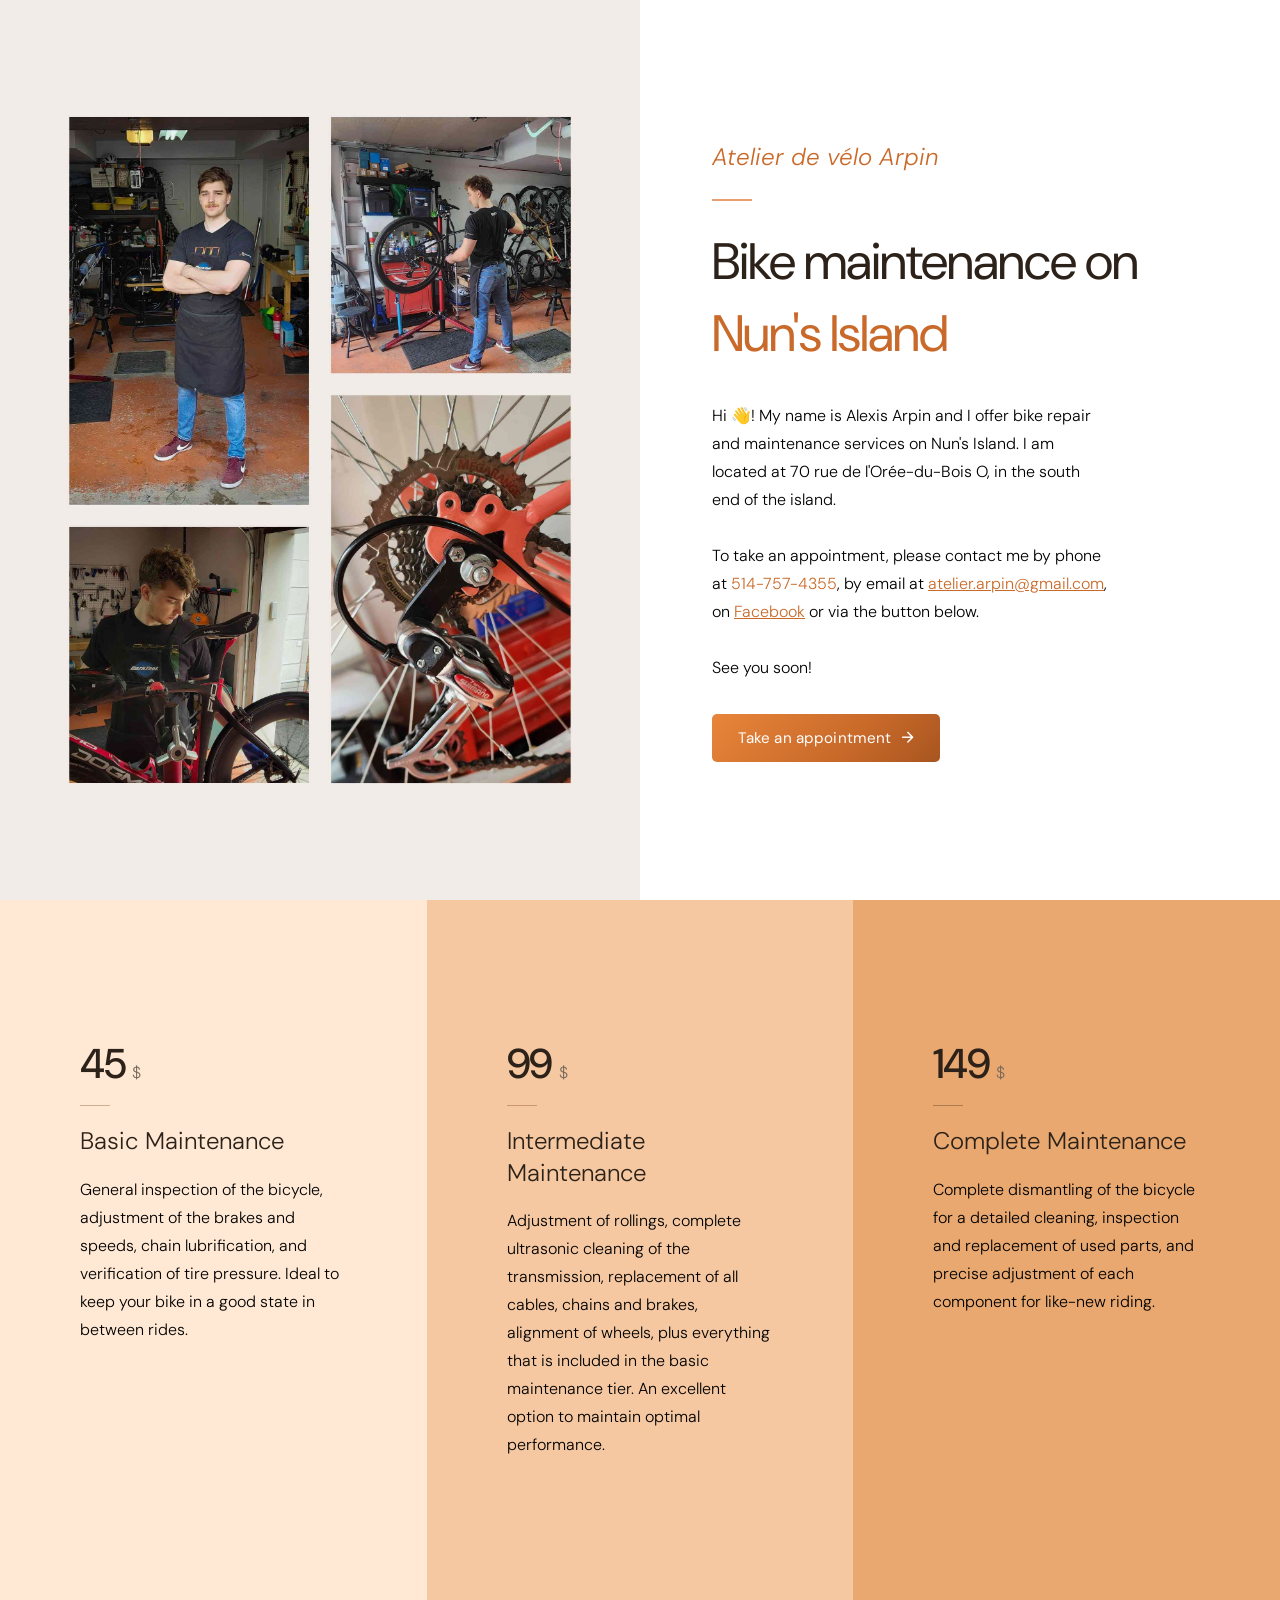
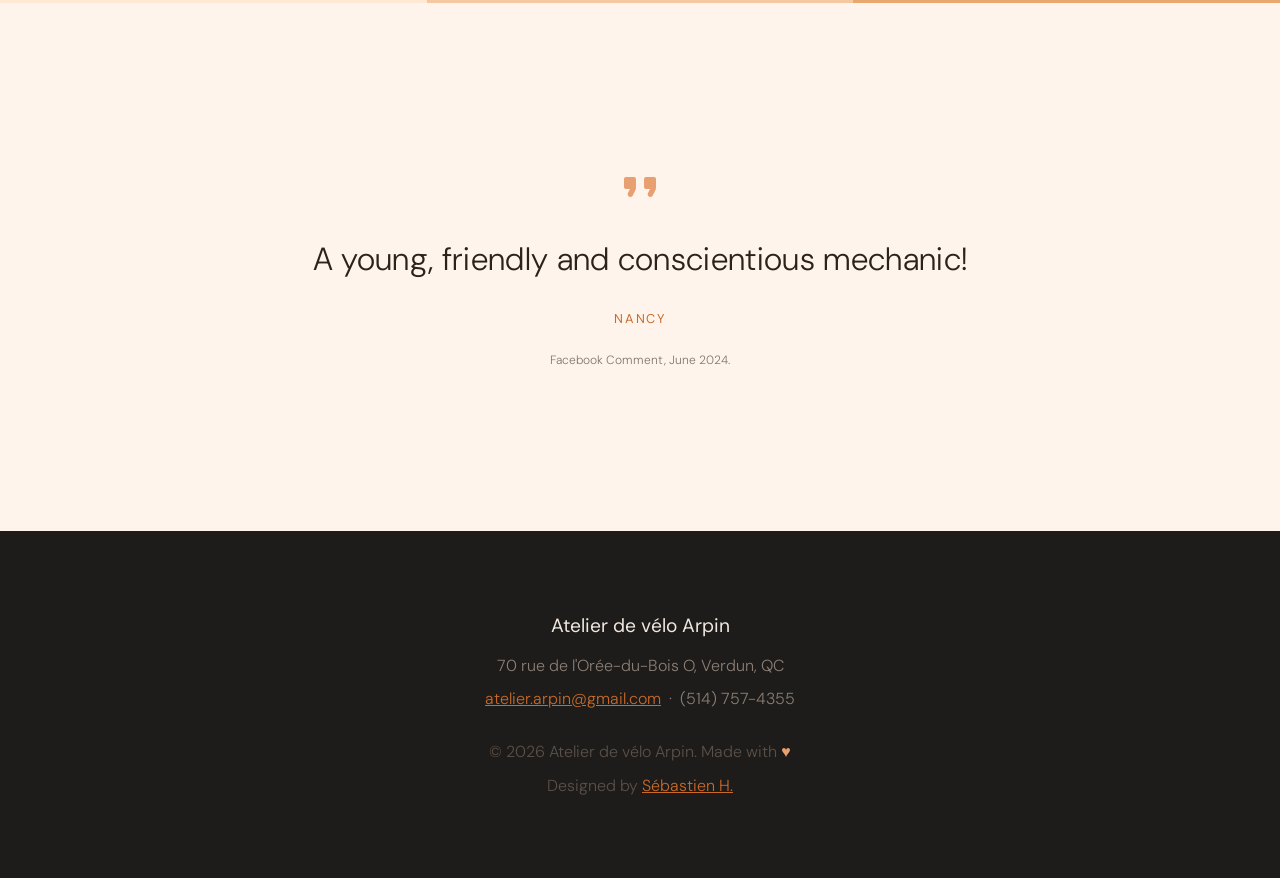
==== english.html @ 20d97b7e "Add initial HTML structure for bike shop website" ====
<!DOCTYPE html>
<html lang="en">
<head>
  <meta charset="UTF-8" />
  <meta name="viewport" content="width=device-width, initial-scale=1.0" />
  <title>Atelier de vélo Arpin</title>
  <meta name="description" content="Entretien et réparation de vélos à l'Île-des-Sœurs. À partir de 45 $ — prenez rendez-vous facilement en ligne.">
  <link href="https://fonts.googleapis.com/css2?family=DM+Sans:ital,opsz,wght@0,9..40,300;0,9..40,400;0,9..40,500;1,9..40,300;1,9..40,400&display=swap" rel="stylesheet" />
  <link href="https://fonts.googleapis.com/icon?family=Material+Icons+Round" rel="stylesheet" />
  <link rel="stylesheet" href="style.css">

</head>
<body>

  <!-- HERO -->
  <section class="hero">
    <div class="hero__image">
      <img
        src="collage-3.jpg"
        alt="Photos d'Alexis Arpin (le propriétaire et mécanicien de l'atelier) à l'oeuvre."
      />
    </div>
    <div class="hero__content">
      
      <p class="hero__subtitle">Atelier de vélo Arpin</p>
      <div class="hero__divider"></div>
      <h1 class="hero__title">Bike maintenance on <br><span>Nun's Island</span></h1>
      <p class="hero__paragraph">
        
        Hi 👋! My name is Alexis Arpin and I offer bike repair and maintenance 
        services on Nun's Island. I am located at 70 rue de l'Orée-du-Bois O, 
        in the south end of the island. <br><br>To take an appointment, 
        please contact me by phone at <span style="color: var(--orange-deep);">514-757-4355</span>, 
        by email at <span style="color: var(--orange-deep);"><a href="mailto:atelier.arpin@gmail.com">atelier.arpin@gmail.com</a></span>, 
        on <a href="https://www.facebook.com/profile.php?id=100094515423649">Facebook</a> or via the button below. <br><br>See you soon!
      
      </p>
      <a
        class="btn-booking"
        href="https://calendly.com/grassyou1/30min?fbclid=IwZXh0bgNhZW0CMTAAAR10Wt3K-e3P0l-lnwLh5VmPAUHf0KLak9eJJxqACyIyYvkYskonIXu_lts_aem_ZmFrZWR1bW15MTZieXRlcw&month=2024-05"
        target="_blank"
        rel="noopener noreferrer"
      >
        Take an appointment
        <span class="material-icons-round">arrow_forward</span>
      </a>
    </div>
  </section>

  <!-- SERVICES -->
  <section class="services">
    <div class="service service--1">
      <div class="service__price">45 <span>$</span></div>
      <div class="service__divider"></div>
      <p class="service__subtitle">Basic Maintenance</p>
      <p class="service__paragraph">
        
        General inspection of the bicycle, adjustment of the brakes and speeds, 
        chain lubrification, and verification of tire pressure. 
        Ideal to keep your bike in a good state in between rides.
      
      </p>
    </div>
    <div class="service service--2">
      <div class="service__price">99 <span>$</span></div>
      <div class="service__divider"></div>
      <p class="service__subtitle">Intermediate Maintenance</p>
      <p class="service__paragraph">
        
        Adjustment of rollings, complete ultrasonic cleaning of the transmission, 
        replacement of all cables, chains and brakes, 
        alignment of wheels, plus everything that is included in the basic maintenance tier. 
        An excellent option to maintain optimal performance.
      
      </p>
    </div>
    <div class="service service--3">
      <div class="service__price">149 <span>$</span></div>
      <div class="service__divider"></div>
      <p class="service__subtitle">Complete Maintenance</p>
      <p class="service__paragraph">
        
        Complete dismantling of the bicycle for a detailed cleaning, inspection and replacement
        of used parts, and precise adjustment of each component for like-new riding.
      
      </p>
    
    </div>
  </section>

  <!-- QUOTE -->
  <section class="quote">
    <span class="material-icons-round quote__icon">format_quote</span>
    <p class="quote__text">A young, friendly and conscientious mechanic!</p>
    <p class="quote__author">Nancy</p>
    <p style="font-size: 0.75rem; opacity: 0.6;">Facebook Comment, June 2024.</p>
  </section>

  <!-- FOOTER -->
  <footer>
    <p class="footer__name">Atelier de vélo Arpin</p>
    <p class="footer__address">70 rue de l'Orée-du-Bois O, Verdun, QC</p>
    <p class="footer__contact"><span><a href="mailto:atelier.arpin@gmail.com">atelier.arpin@gmail.com</a></span> &nbsp;·&nbsp; (514) 757-4355</p>
    <p class="footer__copy">© 2026 Atelier de vélo Arpin. Made with <span style="color: var(--orange-warm);">♥</span></p>
    <p class="footer__designed">Designed by <span><a href="https://www.linkedin.com/in/s%C3%A9bastien-h-a75829300/">Sébastien H.</a></span></p>
  </footer>

  <script>
    document.addEventListener('DOMContentLoaded', () => {
      const observer = new IntersectionObserver((entries) => {
        entries.forEach(entry => {
          if (entry.isIntersecting) {
            entry.target.style.animationPlayState = 'running';
            observer.unobserve(entry.target);
          }
        });
      }, { threshold: 0.15 });

      const scrollEls = document.querySelectorAll(
        '.service--1, .service--2, .service--3, .quote__icon, .quote__text, .quote__author'
      );

      scrollEls.forEach(el => {
        el.style.animationPlayState = 'paused';
        observer.observe(el);
      });
    });
  </script>
  <script data-goatcounter="https://seabass.goatcounter.com/count"
        async src="https://gc.zgo.at/count.js"></script>
</body>
</html>
---- style.css ----
*, *::before, *::after {
    box-sizing: border-box;
    margin: 0;
    padding: 0;
}

:root {
    --orange-lightest: #FFF4EC;
    --orange-light: #FFE0C8;
    --orange-mid: #F5C4A0;
    --orange-warm: #E8A070;
    --orange-deep: #C96A2A;
    --orange-dark: #7A3A10;
    --gray-dark: #1E1C1A;
    --gray-mid: #3A3632;
    --text-dark: #2C2219;
    --text-muted: #7A6A5A;
    --white: #ffffff;
}

html {
    scroll-behavior: smooth;
}

body {
    font-family: 'DM Sans', sans-serif;
    font-weight: 300;
    color: var(--text-dark);
    background: var(--orange-lightest);
    line-height: 1.6;
    -webkit-font-smoothing: antialiased;
}

/* ── HERO ───────────────────────────────────────────────── */
.hero {
    display: grid;
    grid-template-columns: 1fr 1fr;
    min-height: 100svh;
}

.hero__image {
    position: relative;
    overflow: hidden;
}

.hero__image img {
    width: 100%;
    height: 100%;
    object-fit: cover;
    display: block;
    aspect-ratio: 4/3;
    filter: brightness(0.95);
}

.hero__content {
    display: flex;
    flex-direction: column;
    justify-content: center;
    padding: 4rem 5rem 4rem 4.5rem;
    background: var(--white);
}

.hero__subtitle {
    font-style: italic;
    font-weight: 300;
    font-size: 1.5rem;
    color: var(--orange-deep);
    margin-bottom: 1.4rem;
}

.hero__title {
    font-size: clamp(2.4rem, 4vw, 3.6rem);
    font-weight: 400;
    line-height: 1.4;
    color: var(--text-dark);
    margin-bottom: 2rem;
    letter-spacing: -0.02em;
}

.hero__title span {
    color: var(--orange-deep);
}

.hero__paragraph {
    font-size: 1rem;
    color: black;
    max-width: 36ch;
    line-height: 1.75;
}

.hero__divider {
    width: 40px;
    height: 2px;
    background: var(--orange-warm);
    margin-bottom: 1.6rem;
}

/* ── BOOKING BUTTON ─────────────────────────────────────── */
.btn-booking {
    display: inline-flex;
    align-items: center;
    gap: 0.5rem;
    margin-top: 2rem;
    padding: 0.75rem 1.4rem 0.75rem 1.6rem;
    background: linear-gradient(135deg, #E8853A 0%, #C96A2A 60%, #A85520 100%);
    color: var(--white);
    font-family: 'DM Sans', sans-serif;
    font-size: 0.95rem;
    font-weight: 400;
    letter-spacing: 0.01em;
    border: none;
    border-radius: 5px;
    cursor: pointer;
    text-decoration: none;
    transition: transform 0.2s ease, box-shadow 0.2s ease, filter 0.2s ease;
    align-self: flex-start;
}

.btn-booking:hover {
    transform: translateY(-2px);
    filter: brightness(1.07);
    color: var(--white);
    text-decoration: none;
}

.btn-booking:active {
    transform: translateY(0);
    filter: brightness(0.97);
}

.btn-booking .material-icons-round {
    font-size: 1.1rem;
    transition: transform 0.2s ease;
}

.btn-booking:hover .material-icons-round {
    transform: translateX(3px);
}

/* ── SERVICES ───────────────────────────────────────────── */
.services {
    display: grid;
    grid-template-columns: repeat(3, 1fr);
}

.service {
    padding: 9rem 5rem;
    display: flex;
    flex-direction: column;
    gap: 1.2rem;
}

.service--1 { background: #FFE9D5; }
.service--2 { background: #F5C8A2; }
.service--3 { background: #E8A870;}

.service__price {
    font-size: 2.6rem;
    font-family: DM Sans;
    font-weight: 500;
    color: var(--text-dark);
    letter-spacing: -0.03em;
    line-height: 1;
}

.service__price span {
    font-size: 1rem;
    font-weight: 300;
    letter-spacing: 0;
    color: var(--text-muted);
}

.service__divider {
    width: 30px;
    height: 1.5px;
    background: var(--orange-dark);
    opacity: 0.35;
}

.service__subtitle {
    font-weight: 300;
    font-size: 1.5rem;
    color: var(--text-dark);
    line-height: 1.3;
    font-family: DM Sans;
}

.service__paragraph {
    font-size: 1rem;
    color: black;
    line-height: 1.75;
}

.service--3 .service__price,
.service--3 .service__subtitle { color: #2C2219; }

.service--3 .service__paragraph { color: black; }
.service--3 .service__divider { opacity: 0.4; background: #5A3C22; }

/* ── QUOTE ──────────────────────────────────────────────── */
.quote {
    padding: 10rem 2rem;
    text-align: center;
    background: var(--orange-lightest);
    display: flex;
    flex-direction: column;
    align-items: center;
    gap: 1.4rem;
}

.quote__icon {
    font-size: 3rem;
    color: var(--orange-warm);
    opacity: 0.6;
    line-height: 1;
}

.quote__text {
    font-size: clamp(1.5rem, 4vw, 2rem);
    font-family: DM Sans;
    font-weight: 300;
    max-width: 55ch;
    line-height: 1.65;
    color: var(--text-dark);
    letter-spacing: 0.01em;
}

.quote__author {
    font-size: 0.8rem;
    font-weight: 400;
    letter-spacing: 0.14em;
    text-transform: uppercase;
    color: var(--orange-deep);
}

/* ── FOOTER ─────────────────────────────────────────────── */
footer {
    background: var(--gray-dark);
    color: #C0B4A8;
    text-align: center;
    padding: 5rem 2rem;
    display: flex;
    flex-direction: column;
    gap: 0.5rem;
}

footer .footer__name {
    font-size: 1.2rem;
    font-weight: 400;
    color: #F0E8E0;
    font-family: DM Sans;
    margin-bottom: 0.2rem;
}

footer .footer__address,
footer .footer__contact {
    font-size: 1rem;
    font-weight: 300;
    color: #8A7E74;
}

footer .footer__copy {
    font-size: 1rem;
    font-weight: 300;
    color: #5A5048;
    margin-top: 1.2rem;
}

footer .footer__designed {
    font-size: 1rem;
    font-weight: 300;
    color: #5A5048;
}

footer .footer__designed span {
    color: var(--orange-warm);
}

/* ── RESPONSIVE ─────────────────────────────────────────── */
@media (max-width: 900px) {
    .hero {
    grid-template-columns: 1fr;
    min-height: auto;
    }

    .hero__image img {
    height: auto;
    aspect-ratio: 3/4;
    }

    .hero__content {
    padding: 2.5rem 1.8rem 3rem;
    }

    .hero__subtitle {
    font-size: 1.2rem;
    }

    .hero__paragraph {
    max-width: 100%;
    font-size: 0.95rem;
    }

    .btn-booking {
    align-self: flex-start;
    font-size: 0.92rem;
    }

    .services {
    grid-template-columns: 1fr;
    }

    .service {
    padding: 3rem 1.8rem;
    }

    .service__paragraph {
    max-width: 52ch;
    }

    .service__price {
    font-size: 2.2rem;
    }

    .service__subtitle {
    font-size: 1.3rem;
    }

    .quote {
    padding: 5rem 1.8rem;
    }

    .quote__text {
    font-size: 1.4rem;
    }

    footer {
    padding: 3.5rem 1.5rem;
    }

    footer .footer__address,
    footer .footer__contact,
    footer .footer__copy,
    footer .footer__designed {
    font-size: 0.88rem;
    }
}

@media (max-width: 520px) {
    .hero__title {
    font-size: 1.85rem;
    line-height: 1.25;
    }

    .hero__subtitle {
    font-size: 1.05rem;
    }

    .hero__content {
    padding: 2rem 1.4rem 2.5rem;
    }

    .service {
    padding: 2.5rem 1.4rem;
    }

    .quote {
    padding: 4rem 1.4rem;
    }

    .quote__text {
    font-size: 1.25rem;
    }

    footer {
    padding: 3rem 1.2rem;
    gap: 0.4rem;
    }

    .btn-booking {
    width: 100%;
    justify-content: center;
    }
}

a {
    color: var(--orange-deep);
    text-decoration: underline;
}

/* ── ANIMATIONS ─────────────────────────────────────────── */
@keyframes fadeUp {
    from { opacity: 0; transform: translateY(24px); }
    to   { opacity: 1; transform: translateY(0); }
}

@keyframes fadeIn {
    from { opacity: 0; }
    to   { opacity: 1; }
}

.hero__image {
    animation: fadeIn 0.9s ease both;
}

.hero__avatar {
    animation: fadeUp 0.7s ease both;
    animation-delay: 0.05s;
}

.hero__subtitle {
    animation: fadeUp 0.7s ease both;
    animation-delay: 0.15s;
}

.hero__divider {
    animation: fadeUp 0.7s ease both;
    animation-delay: 0.25s;
}

.hero__title {
    animation: fadeUp 0.7s ease both;
    animation-delay: 0.35s;
}

.hero__paragraph {
    animation: fadeUp 0.7s ease both;
    animation-delay: 0.5s;
}

.btn-booking {
    animation: fadeUp 0.7s ease both;
    animation-delay: 0.6s;
}

.service--1 { animation: fadeUp 0.7s ease both; animation-delay: 0.1s; }
.service--2 { animation: fadeUp 0.7s ease both; animation-delay: 0.25s; }
.service--3 { animation: fadeUp 0.7s ease both; animation-delay: 0.4s; }

.quote__icon   { animation: fadeUp 0.7s ease both; }
.quote__text   { animation: fadeUp 0.7s ease both; animation-delay: 0.15s; }
.quote__author { animation: fadeUp 0.7s ease both; animation-delay: 0.25s; }

footer { animation: fadeIn 0.8s ease both; }
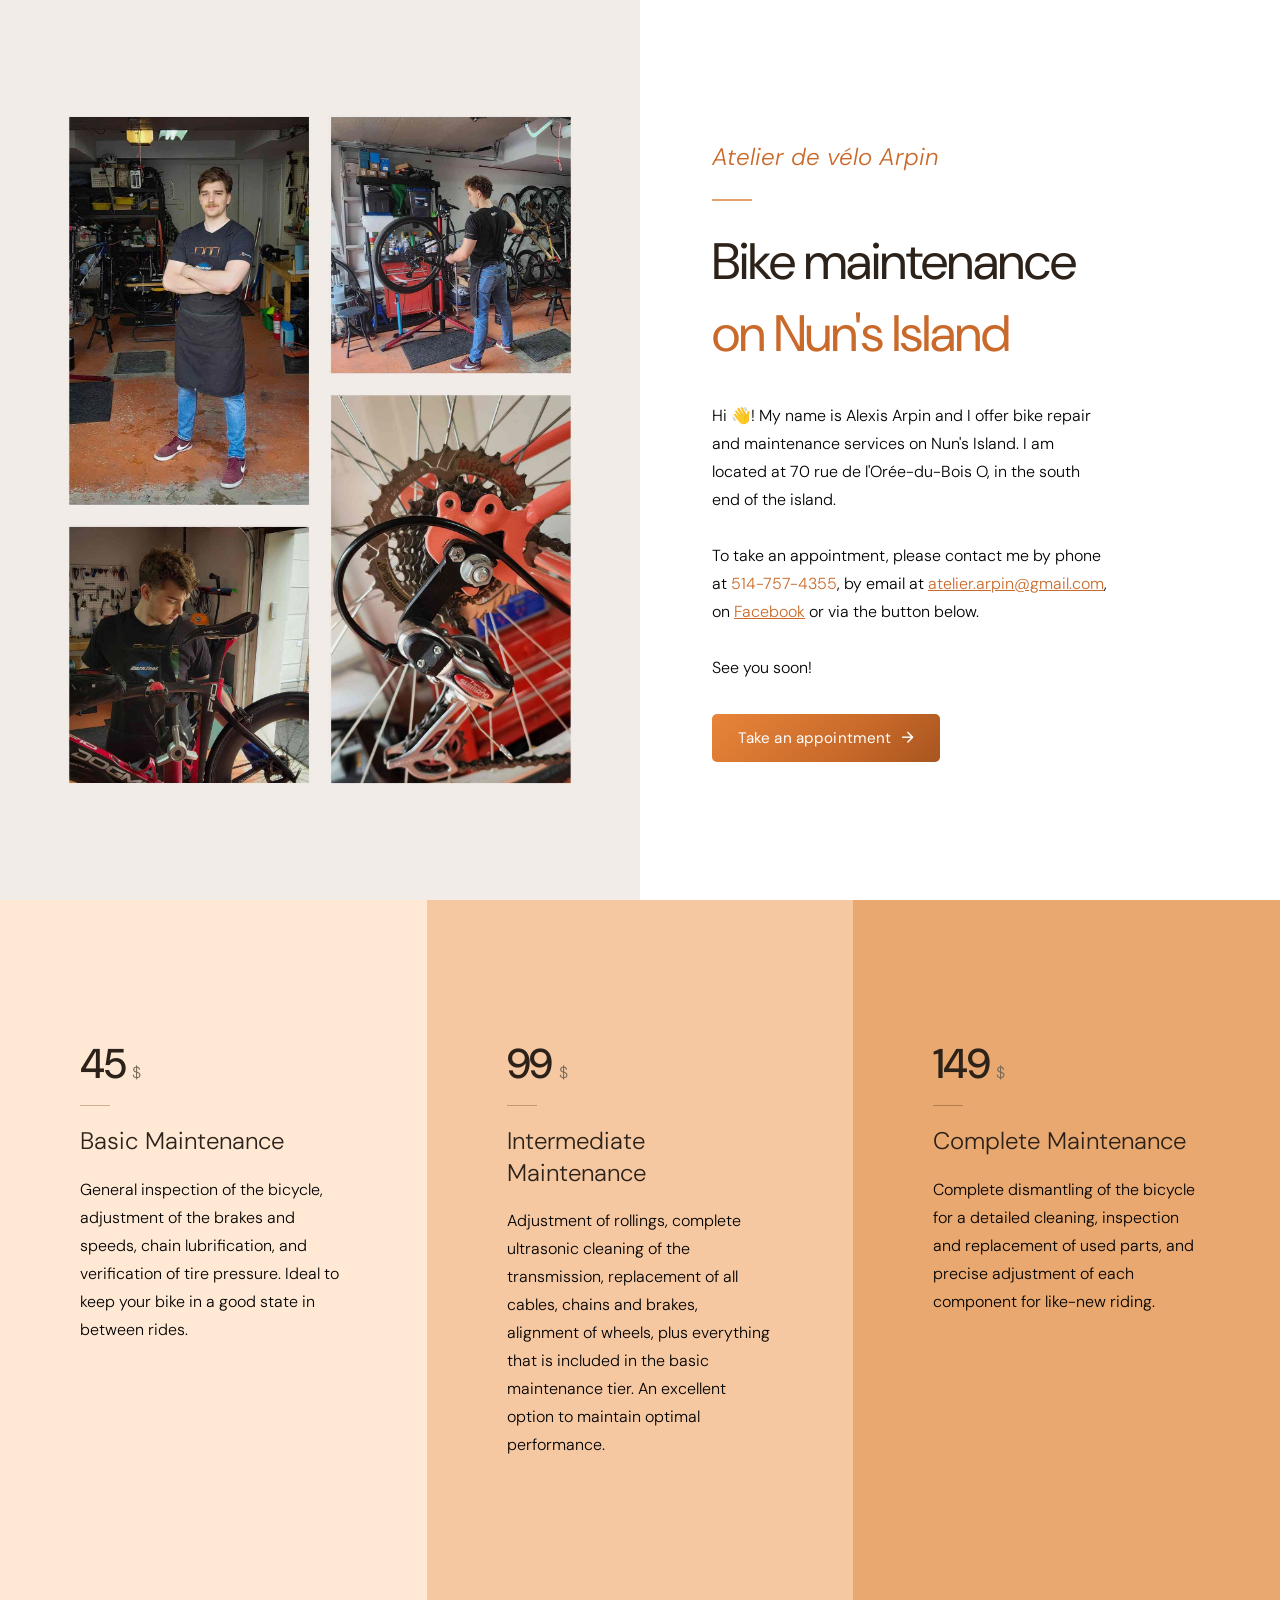
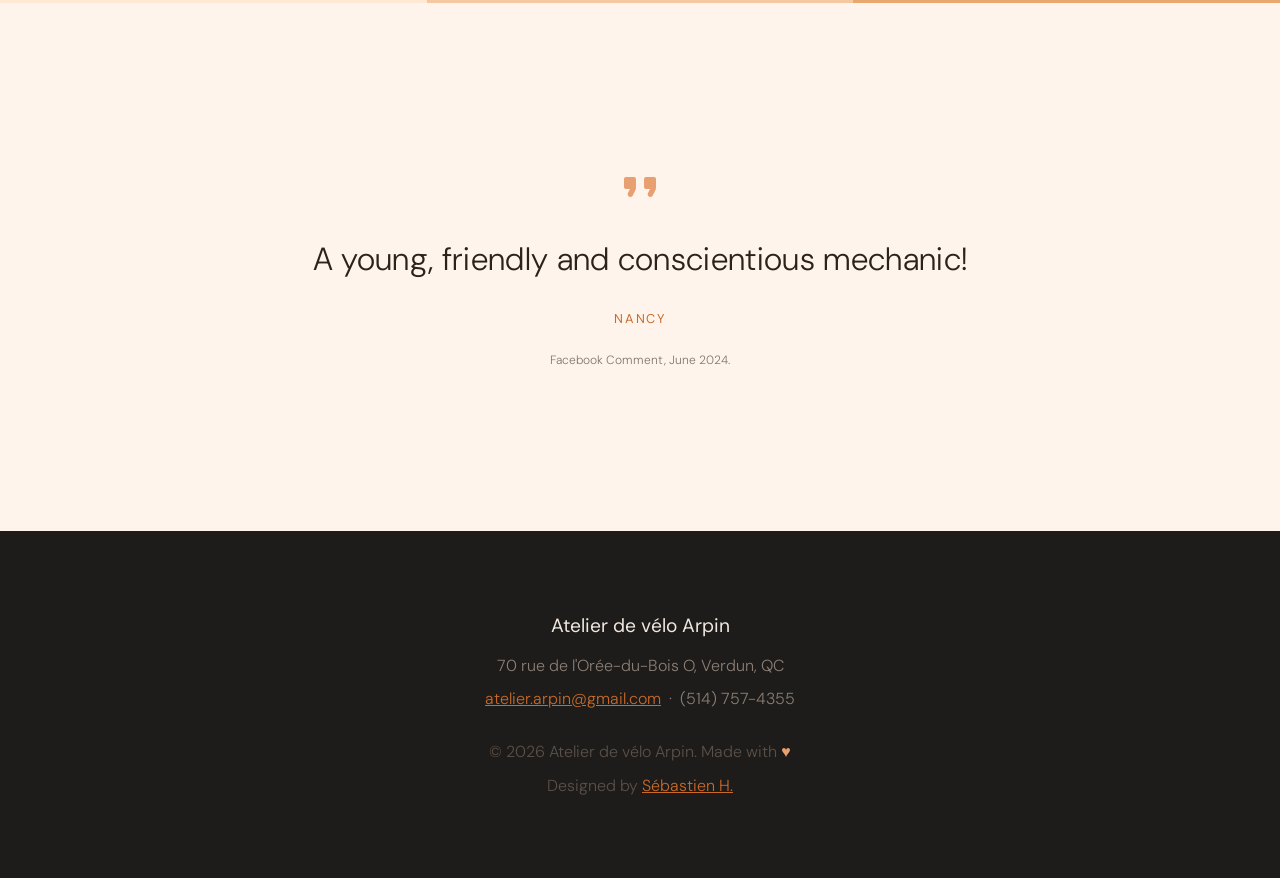
==== commit 48f3324e: "Reorder title text for clarity" ====
--- a/english.html
+++ b/english.html
@@ -4,7 +4,7 @@
   <meta charset="UTF-8" />
   <meta name="viewport" content="width=device-width, initial-scale=1.0" />
   <title>Atelier de vélo Arpin</title>
-  <meta name="description" content="Entretien et réparation de vélos à l'Île-des-Sœurs. À partir de 45 $ — prenez rendez-vous facilement en ligne.">
+  <meta name="description" content="Bike Repair and Maintenance on Nun's Island. Starting at 45 $ — Take an Appointment Today">
   <link href="https://fonts.googleapis.com/css2?family=DM+Sans:ital,opsz,wght@0,9..40,300;0,9..40,400;0,9..40,500;1,9..40,300;1,9..40,400&display=swap" rel="stylesheet" />
   <link href="https://fonts.googleapis.com/icon?family=Material+Icons+Round" rel="stylesheet" />
   <link rel="stylesheet" href="style.css">
@@ -17,14 +17,14 @@
     <div class="hero__image">
       <img
         src="collage-3.jpg"
-        alt="Photos d'Alexis Arpin (le propriétaire et mécanicien de l'atelier) à l'oeuvre."
+        alt="Picture of Alexis Arpin (the owner and mechanic of the bike shop) working."
       />
     </div>
     <div class="hero__content">
       
       <p class="hero__subtitle">Atelier de vélo Arpin</p>
       <div class="hero__divider"></div>
-      <h1 class="hero__title">Bike maintenance on <br><span>Nun's Island</span></h1>
+      <h1 class="hero__title">Bike maintenance <br><span>on Nun's Island</span></h1>
       <p class="hero__paragraph">
         
         Hi 👋! My name is Alexis Arpin and I offer bike repair and maintenance 
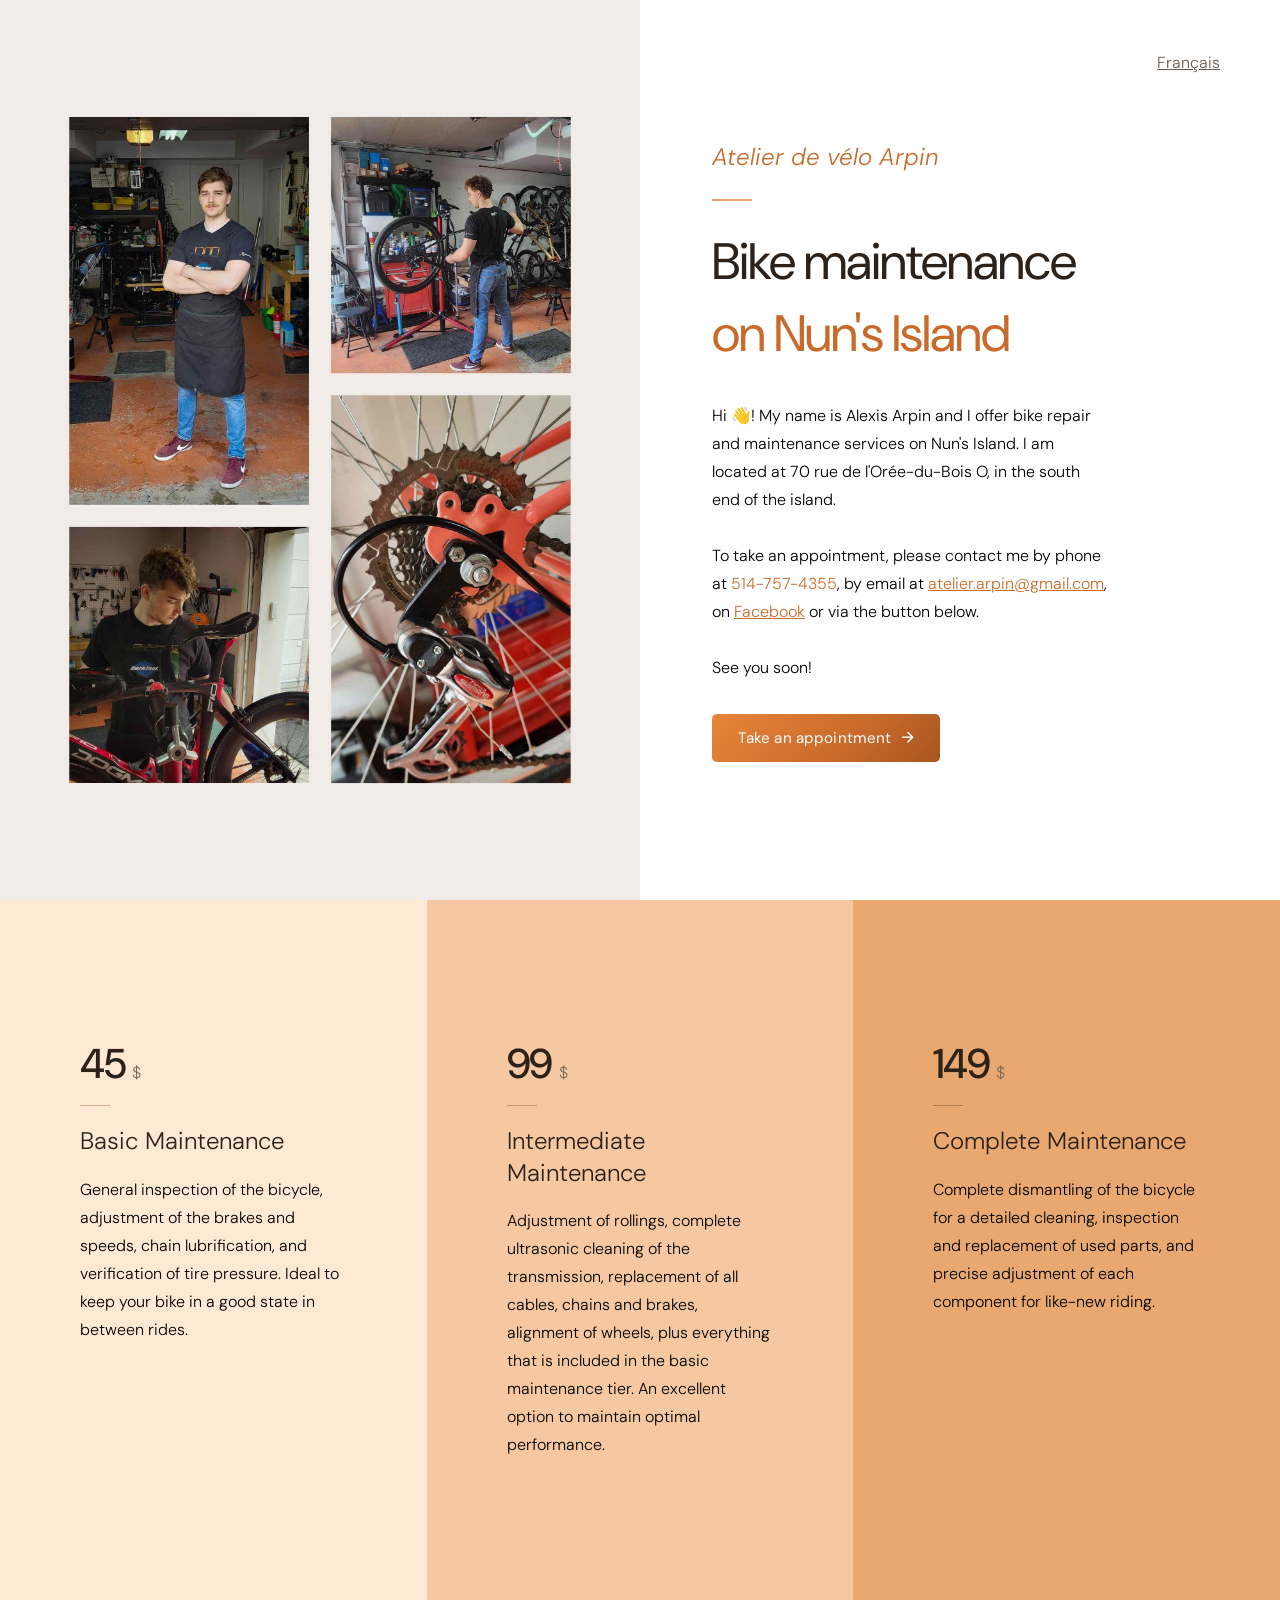
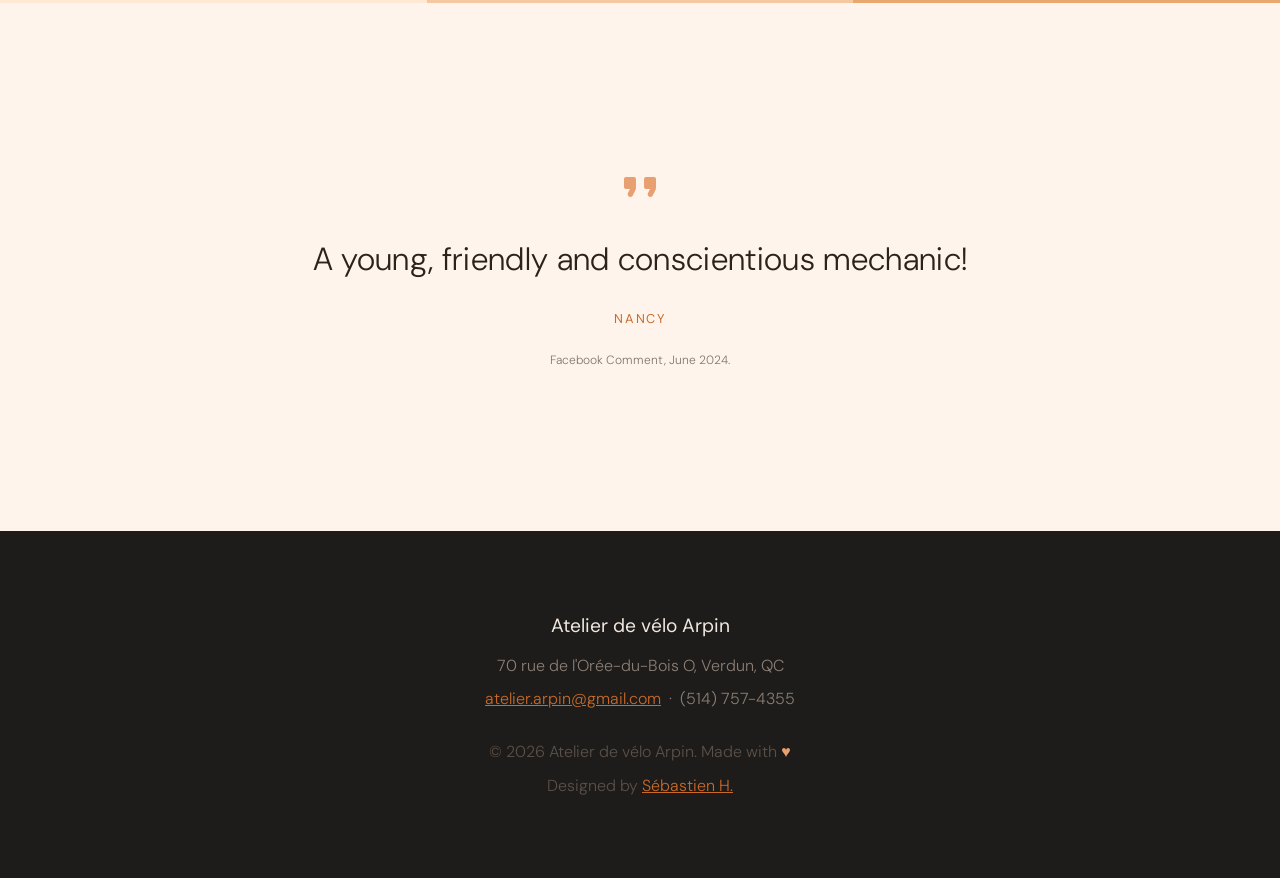
==== commit 0a6f86fd: "Add language switch link to English page" ====
--- a/english.html
+++ b/english.html
@@ -21,7 +21,7 @@
       />
     </div>
     <div class="hero__content">
-      
+      <p class="language"><span><a style="color: #675b50;" href="index.html">Français</a></span></p>
       <p class="hero__subtitle">Atelier de vélo Arpin</p>
       <div class="hero__divider"></div>
       <h1 class="hero__title">Bike maintenance <br><span>on Nun's Island</span></h1>
--- a/style.css
+++ b/style.css
@@ -443,3 +443,12 @@
 
 footer { animation: fadeIn 0.8s ease both; }
 
+.language {
+    position: absolute;
+    top: 50px;
+    right: 60px;
+    z-index: 9999;
+    margin: 0;
+}
+
+
